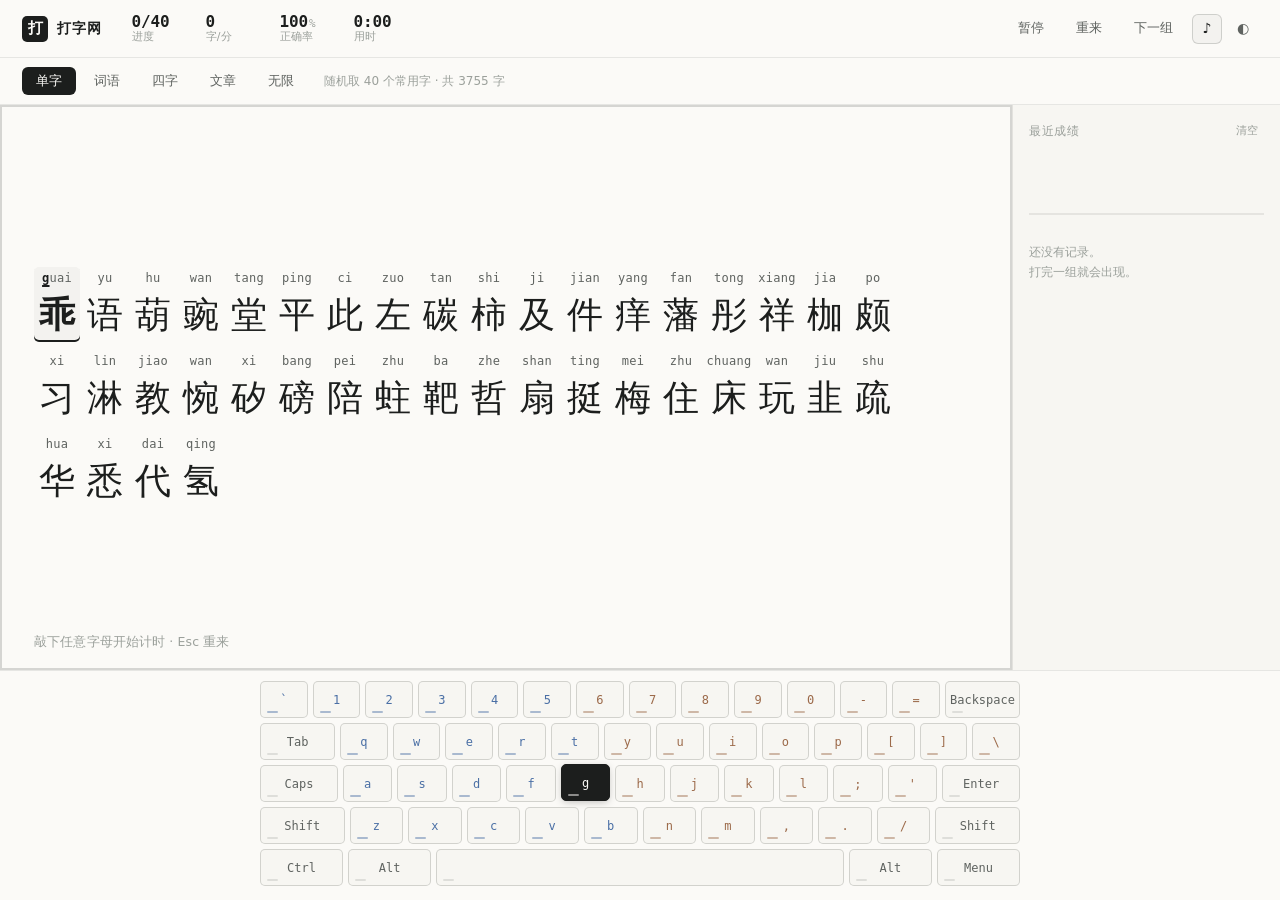
==== index.html @ 1c7f3b9d "初始提交：拼音打字练习站 五种模式：单字（3755 字）/ 词语（860 词）/ 四字（1000 成语）/ 文章（8 篇）/ 无限（自动续批） 全部随机取题，逐字母判定，打错不卡住可退格重打。 虚拟键" ====
<!DOCTYPE html>
<html lang="zh-CN" data-theme="light">
<head>
<meta charset="UTF-8">
<meta name="viewport" content="width=device-width, initial-scale=1">
<meta name="theme-color" content="#f2f1ed">
<title>打字网 · 拼音打字练习</title>
<meta name="description" content="在线中文拼音打字练习：单字、词语、文章三级跟打，逐字母判定，实时速度与正确率。">
<link rel="stylesheet" href="assets/style.css">
</head>
<body>

<header class="bar">
  <div class="brand">
    <span class="brand-mark">打</span>
    <span class="brand-name">打字网</span>
  </div>

  <div class="meters">
    <div class="meter"><b id="m-progress">0/0</b><i>进度</i></div>
    <div class="meter"><b id="m-speed">0</b><i>字/分</i></div>
    <div class="meter"><b id="m-acc">100<i class="pct">%</i></b><i>正确率</i></div>
    <div class="meter"><b id="m-time">0:00</b><i>用时</i></div>
  </div>

  <div class="tools">
    <button id="btn-pause" class="tool" type="button">暂停</button>
    <button id="btn-redo" class="tool" type="button">重来</button>
    <button id="btn-next" class="tool" type="button">下一组</button>
    <button id="btn-sound" class="tool icon" type="button" aria-label="音效开关" aria-pressed="true">♪</button>
    <button id="btn-theme" class="tool icon" type="button" aria-label="切换主题">◐</button>
  </div>
</header>

<nav class="modes" role="tablist" aria-label="练习模式">
  <button class="mode is-on" data-mode="char" role="tab" aria-selected="true">单字</button>
  <button class="mode" data-mode="word" role="tab" aria-selected="false">词语</button>
  <button class="mode" data-mode="word4" role="tab" aria-selected="false">四字</button>
  <button class="mode" data-mode="article" role="tab" aria-selected="false">文章</button>
  <button class="mode" data-mode="endless" role="tab" aria-selected="false">无限</button>
  <span class="mode-hint" id="mode-hint">随机取 40 个常用字</span>
</nav>

<main class="stage">
  <div class="paper" id="paper" tabindex="0" aria-label="练习区，直接开始打字">
    <div class="lines" id="lines"></div>
    <p class="tip" id="tip">敲下任意字母开始计时</p>
  </div>

  <aside class="side" id="side">
    <div class="side-head">
      <span>最近成绩</span>
      <button id="btn-clear-rec" class="mini" type="button">清空</button>
    </div>
    <svg class="spark" id="spark" viewBox="0 0 260 64" preserveAspectRatio="none" aria-hidden="true"></svg>
    <ul class="reclist" id="reclist"></ul>
  </aside>
</main>

<section class="kbdwrap">
  <div class="kbd" id="kbd"></div>
</section>

<div class="toast" id="toast" role="status" aria-live="polite"></div>

<script src="data/chars.js"></script>
<script src="data/words.js"></script>
<script src="data/idioms.js"></script>
<script src="data/articles.js"></script>
<script src="assets/app.js"></script>
</body>
</html>
---- assets/style.css ----
/* 打字网 · 稿纸墨字 */
:root{
  --bg:#f2f1ed; --paper:#fbfaf7; --paper-2:#f7f6f2;
  --ink:#1c1e1d; --ink-2:#5f6360; --ink-3:#9ba09b; --ink-4:#c3c7c2;
  --line:rgba(28,30,29,.09); --line-2:rgba(28,30,29,.17);
  --ok:#2f6f5f; --ok-bg:rgba(47,111,95,.10);
  --err:#bb3a2c; --err-bg:rgba(187,58,44,.11);
  --half:rgba(28,30,29,.035);
  --shadow:0 1px 2px rgba(28,30,29,.04),0 8px 24px -12px rgba(28,30,29,.16);
  --f-ui:"PingFang SC","Microsoft YaHei",system-ui,-apple-system,sans-serif;
  --f-mono:"JetBrains Mono","Cascadia Mono",Consolas,ui-monospace,monospace;
  --f-han:"Microsoft YaHei","PingFang SC",system-ui,sans-serif;
}
[data-theme="dark"]{
  --bg:#131518; --paper:#1b1e22; --paper-2:#23272c;
  --ink:#e6e4de; --ink-2:#9aa0a6; --ink-3:#666b72; --ink-4:#3d4247;
  --line:rgba(230,228,222,.09); --line-2:rgba(230,228,222,.18);
  --ok:#6fb89f; --ok-bg:rgba(111,184,159,.12);
  --err:#e07060; --err-bg:rgba(224,112,96,.13);
  --half:rgba(230,228,222,.028);
  --shadow:0 1px 2px rgba(0,0,0,.3),0 8px 28px -14px rgba(0,0,0,.7);
}
*{box-sizing:border-box}
html,body{height:100%}
html{overflow-x:clip}
body{
  margin:0;background:var(--bg);color:var(--ink);
  font-family:var(--f-ui);font-size:14px;line-height:1.5;
  display:flex;flex-direction:column;overflow:hidden;
  -webkit-font-smoothing:antialiased;
  transition:background .25s ease,color .25s ease;
}
button{font:inherit;color:inherit;background:none;border:0;cursor:pointer}

/* ---------- 顶栏 ---------- */
.bar{
  flex:0 0 auto;display:flex;align-items:center;gap:24px;
  height:58px;padding:0 22px;
  background:var(--paper);border-bottom:1px solid var(--line);
  position:relative;z-index:20;
}
.brand{display:flex;align-items:center;gap:9px;flex:0 0 auto}
.brand-mark{
  display:grid;place-items:center;width:26px;height:26px;border-radius:5px;
  background:var(--ink);color:var(--paper);font-family:var(--f-han);
  font-size:15px;font-weight:600;line-height:1;
}
.brand-name{font-size:14px;font-weight:600;letter-spacing:.06em}

.meters{display:flex;align-items:center;gap:22px;margin-left:6px}
.meter{display:flex;flex-direction:column;line-height:1.15;min-width:52px}
.meter b{
  font-family:var(--f-mono);font-size:16px;font-weight:600;
  font-variant-numeric:tabular-nums;letter-spacing:-.01em;
}
.meter b .pct{font-style:normal;font-size:11px;font-weight:500;color:var(--ink-3);margin-left:1px}
.meter i{font-style:normal;font-size:11px;color:var(--ink-3);letter-spacing:.02em}

.tools{margin-left:auto;display:flex;align-items:center;gap:6px}
.tool{
  height:30px;padding:0 12px;border-radius:6px;font-size:12.5px;
  color:var(--ink-2);border:1px solid transparent;
  transition:background .14s,color .14s,border-color .14s;
}
.tool:hover{background:var(--half);color:var(--ink)}
.tool:active{transform:translateY(.5px)}
.tool.icon{width:30px;padding:0;font-size:14px;display:grid;place-items:center}
.tool.is-active{color:var(--ink);border-color:var(--line-2);background:var(--half)}
.tool:focus-visible,.mode:focus-visible,.mini:focus-visible{
  outline:2px solid var(--ink);outline-offset:2px;
}

/* ---------- 模式行 ---------- */
.modes{
  flex:0 0 auto;display:flex;align-items:center;gap:4px;
  padding:9px 22px;border-bottom:1px solid var(--line);background:var(--paper);
}
.mode{
  height:28px;padding:0 14px;border-radius:6px;font-size:13px;
  color:var(--ink-2);transition:background .14s,color .14s;
}
.mode:hover{background:var(--half);color:var(--ink)}
.mode.is-on{background:var(--ink);color:var(--paper);font-weight:500}
.mode-hint{
  margin-left:12px;font-size:12px;color:var(--ink-3);
  white-space:nowrap;overflow:hidden;text-overflow:ellipsis;
}

/* ---------- 主体 ---------- */
.stage{
  flex:1 1 auto;display:grid;grid-template-columns:minmax(0,1fr) 268px;
  gap:0;min-height:0;
}
.paper{
  position:relative;overflow-y:auto;padding:28px 34px;
  background:var(--paper);outline:none;
  display:flex;flex-direction:column;
  scrollbar-width:thin;scrollbar-color:var(--ink-4) transparent;
}
.paper::-webkit-scrollbar{width:8px}
.paper::-webkit-scrollbar-thumb{background:var(--ink-4);border-radius:4px}
.paper:focus-visible{box-shadow:inset 0 0 0 2px var(--line-2)}

.lines{
  display:flex;flex-wrap:wrap;align-content:flex-start;
  gap:8px 2px;max-width:900px;
  margin:auto 0;line-break:strict;
}
.lines.is-word{gap:8px 14px}
.w{display:flex;flex-wrap:nowrap}
/* 单个字：拼音绝对定位浮在字上方，不参与宽度计算，字距因此完全均匀 */
.u{
  position:relative;display:flex;align-items:flex-end;justify-content:center;
  padding:26px 5px 6px;border-radius:5px;min-width:46px;
  transition:background .12s ease;
}
.u .py{
  position:absolute;top:4px;left:50%;transform:translateX(-50%);
  font-family:var(--f-mono);font-size:12px;line-height:1.2;
  letter-spacing:.02em;color:var(--ink-2);white-space:nowrap;
  transition:color .1s;
}
.u .py em{font-style:normal}
.u .py .done{color:var(--ok)}
.u .py .cur{
  color:var(--ink);font-weight:700;
  text-decoration:underline;
  text-decoration-thickness:2px;
  text-underline-offset:2.5px;
}
/* 打错的那一个字母：标红留痕，不卡住输入 */
.u .py .bad{
  color:var(--err);font-weight:700;
  text-decoration:underline;
  text-decoration-thickness:2px;
  text-underline-offset:2.5px;
}
.u .hz{
  font-family:var(--f-han);font-size:36px;line-height:1.2;
  color:var(--ink);transition:color .1s;
}
/* 已打完 */
.u.is-done .hz{color:var(--ink-3)}
.u.is-done .py{opacity:.55}
/* 当前字 */
.u.is-cur{
  background:var(--half);
  box-shadow:inset 0 -2px 0 var(--ink);
}
.u.is-cur .hz{font-weight:600}
/* 标点：不占拼音位，收窄 */
.u.is-punct{min-width:0;padding:26px 3px 6px;opacity:.4}
.u.is-punct .hz{font-size:27px}
/* 打错 */
.u.is-miss{animation:miss .3s ease}
.u.is-miss .hz{color:var(--err)}
@keyframes miss{
  0%{background:var(--err-bg)}
  100%{background:transparent}
}
/* 打完但有错的字：字染红，拼音只降透明度，让红标字母更跳 */
.u.is-wrong .hz{color:var(--err);opacity:.8}
.u.is-wrong .py{opacity:.45}

.tip{
  position:absolute;left:34px;bottom:18px;margin:0;
  font-size:12.5px;color:var(--ink-3);letter-spacing:.01em;
}
.tip.is-hide{display:none}

/* ---------- 侧栏成绩 ---------- */
.side{
  border-left:1px solid var(--line);background:var(--paper-2);
  padding:16px 16px 20px;overflow-y:auto;min-width:0;
}
.side-head{
  display:flex;align-items:center;justify-content:space-between;
  font-size:11.5px;color:var(--ink-3);letter-spacing:.06em;margin-bottom:12px;
}
.mini{font-size:11px;color:var(--ink-3);padding:2px 6px;border-radius:4px}
.mini:hover{background:var(--half);color:var(--ink)}
.spark{width:100%;height:64px;display:block;margin-bottom:14px;overflow:visible}
.reclist{list-style:none;margin:0;padding:0;display:flex;flex-direction:column;gap:1px}
.reclist li{
  display:grid;grid-template-columns:1fr auto auto;gap:8px;align-items:baseline;
  padding:6px 0;border-bottom:1px solid var(--line);
  font-family:var(--f-mono);font-size:12px;font-variant-numeric:tabular-nums;
}
.reclist li:last-child{border-bottom:0}
.reclist .r-mode{font-family:var(--f-ui);font-size:11.5px;color:var(--ink-2)}
.reclist .r-sp{color:var(--ink);font-weight:600}
.reclist .r-ac{color:var(--ink-3);min-width:38px;text-align:right}
.reclist .empty{
  display:block;font-family:var(--f-ui);color:var(--ink-3);font-size:12px;
  padding:10px 0;border:0;line-height:1.7;
}

/* ---------- 虚拟键盘 ---------- */
.kbdwrap{
  flex:0 0 auto;padding:10px 22px 14px;background:var(--paper);
  border-top:1px solid var(--line);
}
.kbd{
  display:flex;flex-direction:column;gap:5px;
  max-width:760px;margin:0 auto;
}
.krow{display:flex;gap:5px;justify-content:center}
.key{
  position:relative;flex:1 1 0;min-width:0;height:37px;
  display:grid;place-items:center;
  border-radius:5px;border:1px solid var(--line-2);
  background:var(--paper-2);color:var(--ink-2);
  font-family:var(--f-mono);font-size:12px;
  transition:background .1s,color .1s,border-color .1s,transform .06s;
  user-select:none;
}
.key.sp{flex:0 0 0;flex-grow:2.6}
.key.wide{flex-grow:1.6}
.key.space{flex-grow:8}
.key::after{
  content:"";position:absolute;left:6px;bottom:4px;
  width:11px;height:2px;border-radius:1px;background:currentColor;opacity:.16;
}
.key.hand-l{color:#4a6fa5}
.key.hand-r{color:#9c6a4a}
.key.hand-t{color:var(--ink-3)}
.key.hand-l::after{background:#4a6fa5;opacity:.45}
.key.hand-r::after{background:#9c6a4a;opacity:.45}
.key.ghost{visibility:hidden}
.key.is-next{
  background:var(--ink);color:var(--paper);border-color:var(--ink);
  transform:translateY(-1px);box-shadow:0 2px 8px -2px rgba(0,0,0,.3);
}
.key.is-next::after{background:var(--paper);opacity:.5}
.key.is-hit{background:var(--ok-bg);border-color:var(--ok);color:var(--ok)}
.key.is-miss{background:var(--err-bg);border-color:var(--err);color:var(--err)}

/* ---------- toast ---------- */
.toast{
  position:fixed;left:50%;bottom:182px;transform:translate(-50%,8px);
  padding:7px 14px;border-radius:999px;font-size:12.5px;
  background:var(--ink);color:var(--paper);box-shadow:var(--shadow);
  opacity:0;pointer-events:none;transition:opacity .2s,transform .2s;z-index:60;
}
.toast.is-on{opacity:1;transform:translate(-50%,0)}

/* ---------- 响应式 ---------- */
@media (max-width:1080px){
  .stage{grid-template-columns:minmax(0,1fr)}
  .side{display:none}
}
@media (max-width:820px){
  .bar{height:auto;flex-wrap:wrap;gap:8px;padding:9px 14px}
  .meters{gap:14px;margin-left:0}
  .meter{min-width:40px}
  .meter b{font-size:14px}
  .meter i{font-size:10px}
  .tools{gap:2px}
  .tool{padding:0 9px;font-size:12px}
  .tool.icon{width:28px}
  .modes{padding:8px 14px}
  .mode-hint{display:none}
  .paper{padding:20px 16px}
  .u{min-width:42px;padding:22px 5px 5px}
  .u .hz{font-size:26px}
  .u .py{font-size:11px;top:3px}
  .u.is-punct{padding:22px 2px 5px}
  .u.is-punct .hz{font-size:20px}
  /* 手机没有物理键盘，虚拟键盘只是占地方 */
  .kbdwrap{display:none}
  .tip{left:16px;bottom:12px}
}
@media (max-height:720px){
  .kbdwrap{display:none}
  .paper{padding-top:20px}
}
@media (prefers-reduced-motion:reduce){
  *{animation-duration:.01ms !important;transition-duration:.01ms !important}
}
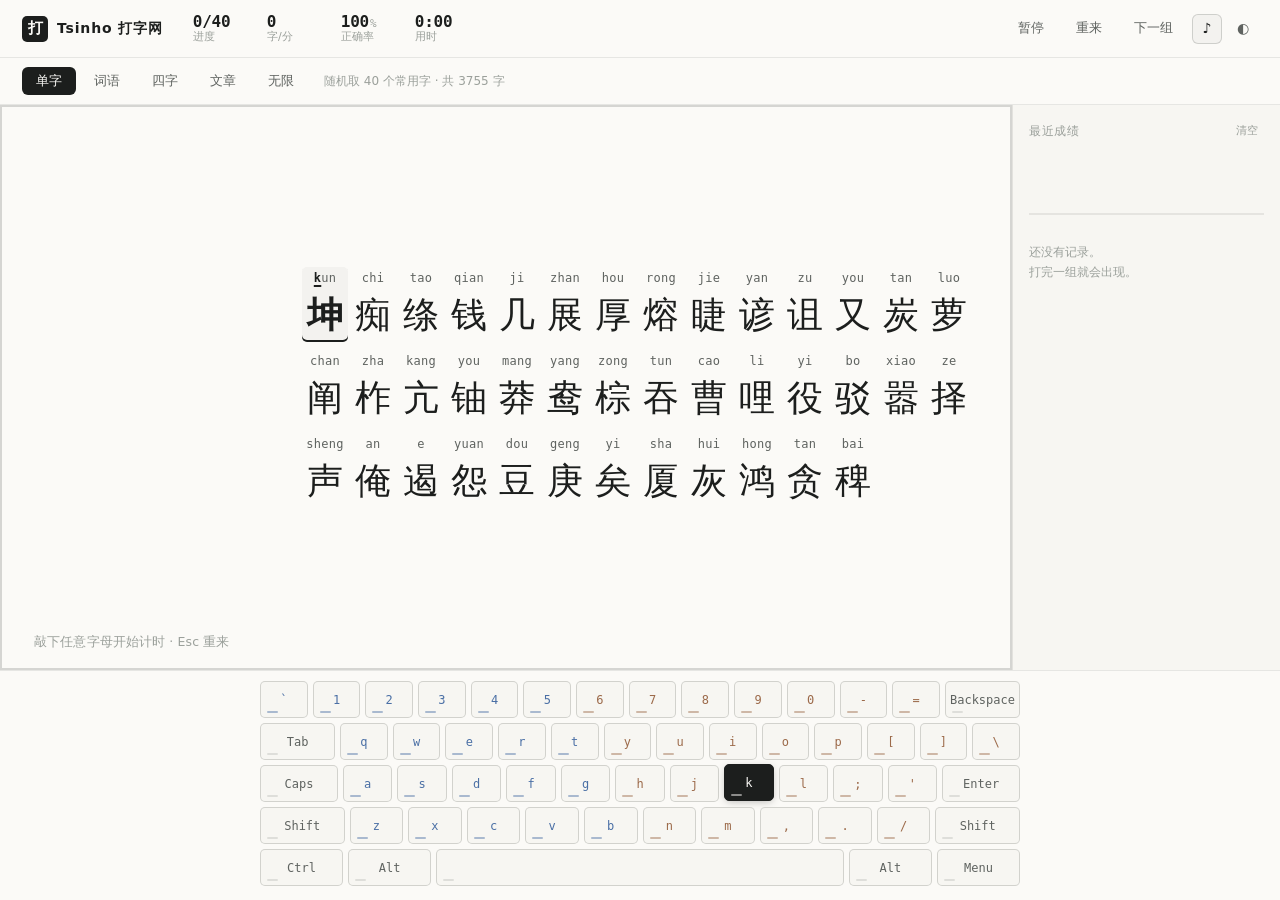
==== commit d85acd2e: "内容居中于窗口正中，品牌署名改为 Tsinho 打字网" ====
--- a/index.html
+++ b/index.html
@@ -4,8 +4,10 @@
 <meta charset="UTF-8">
 <meta name="viewport" content="width=device-width, initial-scale=1">
 <meta name="theme-color" content="#f2f1ed">
-<title>打字网 · 拼音打字练习</title>
-<meta name="description" content="在线中文拼音打字练习：单字、词语、文章三级跟打，逐字母判定，实时速度与正确率。">
+<meta name="author" content="Tsinho">
+<title>Tsinho打字网 · 拼音打字练习</title>
+<meta name="description" content="Tsinho 打字网：在线中文拼音打字练习。单字、词语、四字成语、文章、无限五种模式，逐字母判定，实时速度与正确率。">
+<link rel="icon" href="data:image/svg+xml,%3Csvg xmlns='http://www.w3.org/2000/svg' viewBox='0 0 64 64'%3E%3Crect width='64' height='64' rx='14' fill='%231c1e1d'/%3E%3Ctext x='32' y='47' font-size='40' font-family='PingFang SC,Microsoft YaHei,sans-serif' font-weight='600' fill='%23fbfaf7' text-anchor='middle'%3E%E6%89%93%3C/text%3E%3C/svg%3E">
 <link rel="stylesheet" href="assets/style.css">
 </head>
 <body>
@@ -13,7 +15,7 @@
 <header class="bar">
   <div class="brand">
     <span class="brand-mark">打</span>
-    <span class="brand-name">打字网</span>
+    <span class="brand-name">Tsinho 打字网</span>
   </div>
 
   <div class="meters">
--- a/assets/style.css
+++ b/assets/style.css
@@ -92,7 +92,9 @@
   gap:0;min-height:0;
 }
 .paper{
-  position:relative;overflow-y:auto;padding:28px 34px;
+  position:relative;overflow-y:auto;
+  /* 左边多让出侧栏的宽度，内容中心才落在窗口正中，而不是被侧栏挤偏 */
+  padding:28px 34px 28px 302px;
   background:var(--paper);outline:none;
   display:flex;flex-direction:column;
   scrollbar-width:thin;scrollbar-color:var(--ink-4) transparent;
@@ -103,8 +105,8 @@
 
 .lines{
   display:flex;flex-wrap:wrap;align-content:flex-start;
-  gap:8px 2px;max-width:900px;
-  margin:auto 0;line-break:strict;
+  gap:8px 2px;max-width:842px;
+  margin:auto;line-break:strict;   /* 上下居中 + 左右居中，视线落在画面正中 */
 }
 .lines.is-word{gap:8px 14px}
 .w{display:flex;flex-wrap:nowrap}
@@ -197,7 +199,9 @@
 
 /* ---------- 虚拟键盘 ---------- */
 .kbdwrap{
-  flex:0 0 auto;padding:10px 22px 14px;background:var(--paper);
+  flex:0 0 auto;background:var(--paper);
+  /* 左右对称内边距，键盘自然居中于窗口，和上方字块同一条中轴 */
+  padding:10px 34px 14px;
   border-top:1px solid var(--line);
 }
 .kbd{
@@ -248,6 +252,9 @@
 @media (max-width:1080px){
   .stage{grid-template-columns:minmax(0,1fr)}
   .side{display:none}
+  /* 侧栏没了，字块不用再为它让位 */
+  .paper{padding-left:34px}
+  .lines{max-width:900px}
 }
 @media (max-width:820px){
   .bar{height:auto;flex-wrap:wrap;gap:8px;padding:9px 14px}
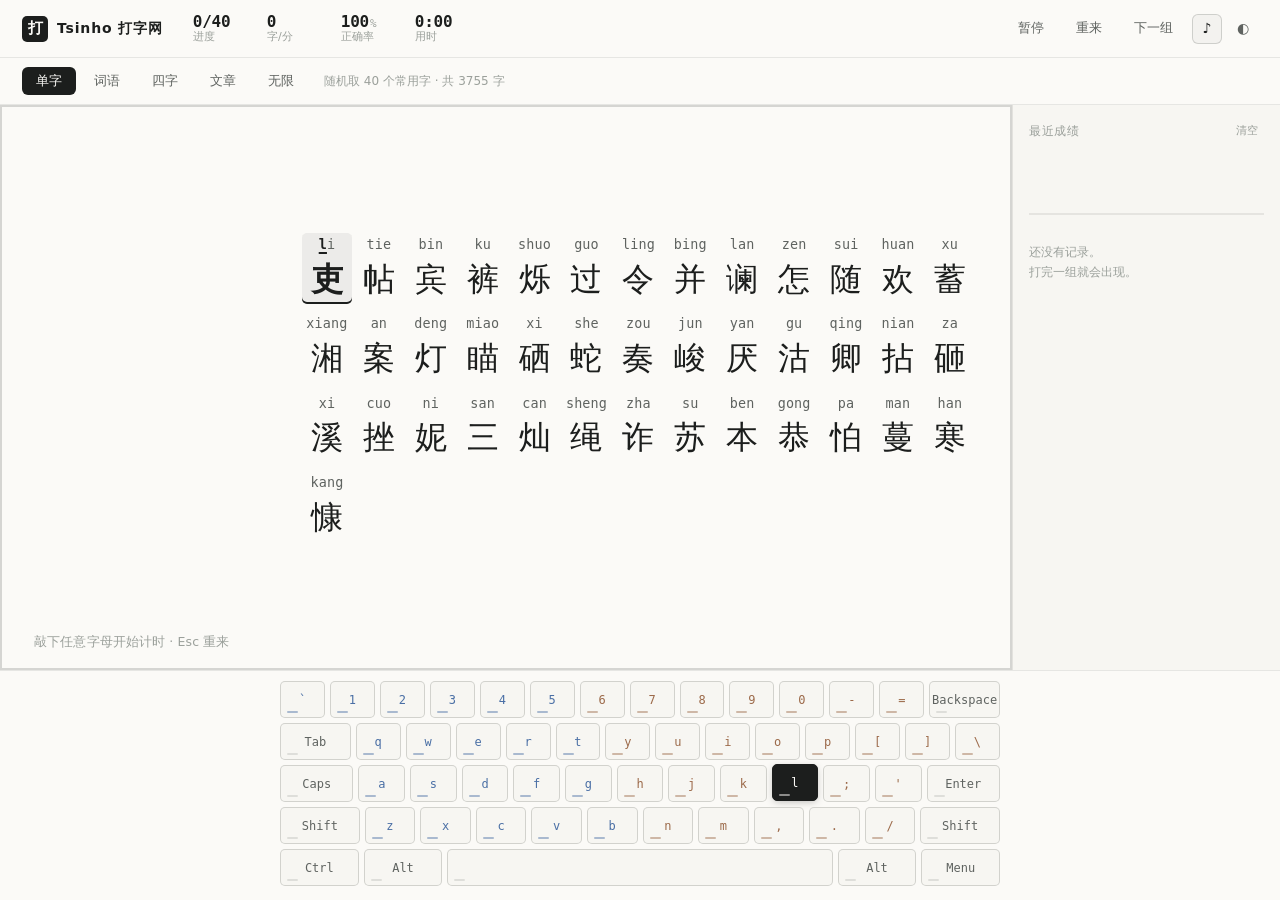
==== commit dffec2bc: "退格清掉整字红标；资源加版本号绕开 Pages 缓存" ====
--- a/index.html
+++ b/index.html
@@ -8,7 +8,7 @@
 <title>Tsinho打字网 · 拼音打字练习</title>
 <meta name="description" content="Tsinho 打字网：在线中文拼音打字练习。单字、词语、四字成语、文章、无限五种模式，逐字母判定，实时速度与正确率。">
 <link rel="icon" href="data:image/svg+xml,%3Csvg xmlns='http://www.w3.org/2000/svg' viewBox='0 0 64 64'%3E%3Crect width='64' height='64' rx='14' fill='%231c1e1d'/%3E%3Ctext x='32' y='47' font-size='40' font-family='PingFang SC,Microsoft YaHei,sans-serif' font-weight='600' fill='%23fbfaf7' text-anchor='middle'%3E%E6%89%93%3C/text%3E%3C/svg%3E">
-<link rel="stylesheet" href="assets/style.css">
+<link rel="stylesheet" href="assets/style.css?v=3">
 </head>
 <body>
 
@@ -65,10 +65,10 @@
 
 <div class="toast" id="toast" role="status" aria-live="polite"></div>
 
-<script src="data/chars.js"></script>
-<script src="data/words.js"></script>
-<script src="data/idioms.js"></script>
-<script src="data/articles.js"></script>
-<script src="assets/app.js"></script>
+<script src="data/chars.js?v=3"></script>
+<script src="data/words.js?v=3"></script>
+<script src="data/idioms.js?v=3"></script>
+<script src="data/articles.js?v=3"></script>
+<script src="assets/app.js?v=3"></script>
 </body>
 </html>
--- a/assets/style.css
+++ b/assets/style.css
@@ -6,10 +6,16 @@
   --ok:#2f6f5f; --ok-bg:rgba(47,111,95,.10);
   --err:#bb3a2c; --err-bg:rgba(187,58,44,.11);
   --half:rgba(28,30,29,.035);
+  --cur:rgba(28,30,29,.062);
   --shadow:0 1px 2px rgba(28,30,29,.04),0 8px 24px -12px rgba(28,30,29,.16);
   --f-ui:"PingFang SC","Microsoft YaHei",system-ui,-apple-system,sans-serif;
   --f-mono:"JetBrains Mono","Cascadia Mono",Consolas,ui-monospace,monospace;
   --f-han:"Microsoft YaHei","PingFang SC",system-ui,sans-serif;
+  /* 字块尺寸随视口连续缩放：1920 屏也不空、360 屏也不挤。
+     --cell 必须 ≥ --py × 3.7，否则最长的 zhuang 会和邻字的拼音叠上 */
+  --py:clamp(13px,1.05vw,19px);
+  --cell:clamp(48px,3.9vw,72px);
+  --hz:clamp(30px,2.5vw,46px);
 }
 [data-theme="dark"]{
   --bg:#131518; --paper:#1b1e22; --paper-2:#23272c;
@@ -18,6 +24,7 @@
   --ok:#6fb89f; --ok-bg:rgba(111,184,159,.12);
   --err:#e07060; --err-bg:rgba(224,112,96,.13);
   --half:rgba(230,228,222,.028);
+  --cur:rgba(230,228,222,.075);
   --shadow:0 1px 2px rgba(0,0,0,.3),0 8px 28px -14px rgba(0,0,0,.7);
 }
 *{box-sizing:border-box}
@@ -105,21 +112,29 @@
 
 .lines{
   display:flex;flex-wrap:wrap;align-content:flex-start;
-  gap:8px 2px;max-width:842px;
+  gap:8px 2px;max-width:clamp(842px,58vw,1120px);
   margin:auto;line-break:strict;   /* 上下居中 + 左右居中，视线落在画面正中 */
 }
 .lines.is-word{gap:8px 14px}
 .w{display:flex;flex-wrap:nowrap}
+/* 四字模式一次只有一条，放大到能当视觉焦点，不然 4 个字悬在大片空白里太单薄 */
+.lines.is-single{gap:0 10px}
+.lines.is-single .u{
+  min-width:calc(var(--cell) * 1.35);
+  padding:calc(var(--py) * 2.4) 8px 10px;
+}
+.lines.is-single .u .hz{font-size:calc(var(--hz) * 1.4)}
+.lines.is-single .u .py{font-size:calc(var(--py) * 1.27);top:6px}
 /* 单个字：拼音绝对定位浮在字上方，不参与宽度计算，字距因此完全均匀 */
 .u{
   position:relative;display:flex;align-items:flex-end;justify-content:center;
-  padding:26px 5px 6px;border-radius:5px;min-width:46px;
+  padding:calc(var(--py) * 2) 5px 6px;border-radius:5px;min-width:var(--cell);
   transition:background .12s ease;
 }
 .u .py{
   position:absolute;top:4px;left:50%;transform:translateX(-50%);
-  font-family:var(--f-mono);font-size:12px;line-height:1.2;
-  letter-spacing:.02em;color:var(--ink-2);white-space:nowrap;
+  font-family:var(--f-mono);font-size:var(--py);line-height:1.2;
+  letter-spacing:.01em;color:var(--ink-2);white-space:nowrap;
   transition:color .1s;
 }
 .u .py em{font-style:normal}
@@ -138,7 +153,7 @@
   text-underline-offset:2.5px;
 }
 .u .hz{
-  font-family:var(--f-han);font-size:36px;line-height:1.2;
+  font-family:var(--f-han);font-size:var(--hz);line-height:1.2;
   color:var(--ink);transition:color .1s;
 }
 /* 已打完 */
@@ -146,13 +161,13 @@
 .u.is-done .py{opacity:.55}
 /* 当前字 */
 .u.is-cur{
-  background:var(--half);
+  background:var(--cur);
   box-shadow:inset 0 -2px 0 var(--ink);
 }
 .u.is-cur .hz{font-weight:600}
 /* 标点：不占拼音位，收窄 */
-.u.is-punct{min-width:0;padding:26px 3px 6px;opacity:.4}
-.u.is-punct .hz{font-size:27px}
+.u.is-punct{min-width:0;padding:calc(var(--py) * 2) 3px 6px;opacity:.4}
+.u.is-punct .hz{font-size:calc(var(--hz) * .75)}
 /* 打错 */
 .u.is-miss{animation:miss .3s ease}
 .u.is-miss .hz{color:var(--err)}
@@ -206,7 +221,7 @@
 }
 .kbd{
   display:flex;flex-direction:column;gap:5px;
-  max-width:760px;margin:0 auto;
+  max-width:clamp(720px,54vw,1000px);margin:0 auto;
 }
 .krow{display:flex;gap:5px;justify-content:center}
 .key{
@@ -254,7 +269,6 @@
   .side{display:none}
   /* 侧栏没了，字块不用再为它让位 */
   .paper{padding-left:34px}
-  .lines{max-width:900px}
 }
 @media (max-width:820px){
   .bar{height:auto;flex-wrap:wrap;gap:8px;padding:9px 14px}
@@ -268,14 +282,12 @@
   .modes{padding:8px 14px}
   .mode-hint{display:none}
   .paper{padding:20px 16px}
-  .u{min-width:42px;padding:22px 5px 5px}
-  .u .hz{font-size:26px}
-  .u .py{font-size:11px;top:3px}
-  .u.is-punct{padding:22px 2px 5px}
-  .u.is-punct .hz{font-size:20px}
-  /* 手机没有物理键盘，虚拟键盘只是占地方 */
+  /* 字块尺寸全部由 clamp 接管，这里不再写死，否则窄屏会变形 */
+  .tip{left:16px;bottom:12px}
+}
+/* 手机（竖屏窄宽）没有物理键盘，虚拟键盘只是占地方 */
+@media (max-width:640px){
   .kbdwrap{display:none}
-  .tip{left:16px;bottom:12px}
 }
 @media (max-height:720px){
   .kbdwrap{display:none}
